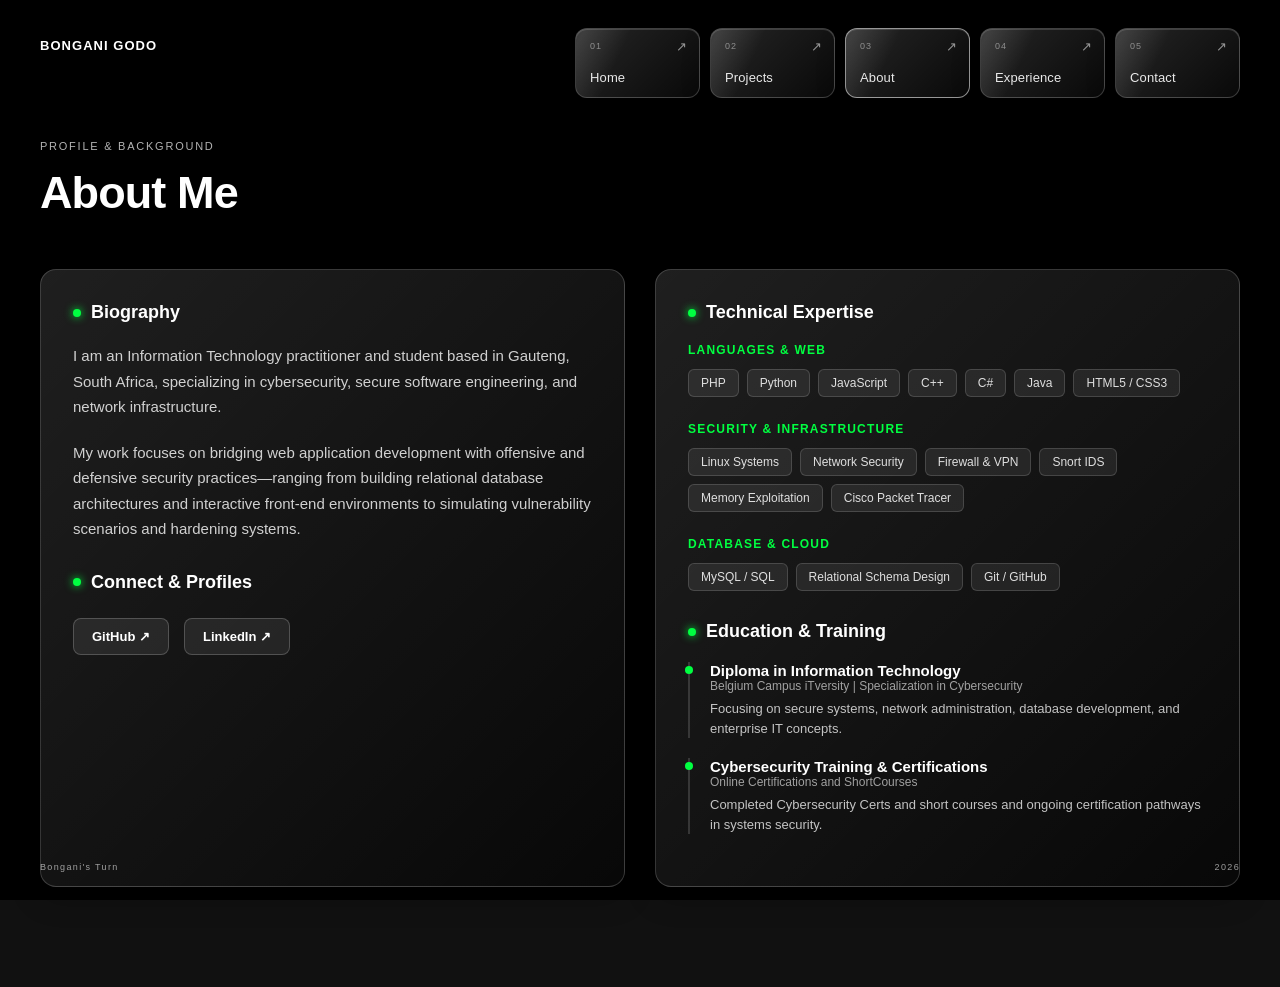
==== about.html @ 6c9f7c80 "Add files via upload" ====
<!DOCTYPE html>
<html lang="en">

<head>
    <meta charset="UTF-8">
    <meta name="viewport" content="width=device-width, initial-scale=1.0">
    <meta name="description" content="Bongani Godo — About Me">
    <title>About | Bongani Godo</title>
    <link rel="stylesheet" href="styles.css">
    <style>
        /* ========================================
           ABOUT SECTION STYLES
        ======================================== */
        .about-section {
            position: relative;
            z-index: 2;
            min-height: 100vh;
            padding: 140px 40px 100px;
        }

        .about-header {
            margin-bottom: 50px;
        }

        .about-subtitle {
            font-size: 11px;
            letter-spacing: 0.16em;
            color: rgba(255, 255, 255, 0.70);
            margin-bottom: 15px;
            text-transform: uppercase;
        }

        .about-title {
            font-size: clamp(2.2rem, 5vmin, 4rem);
            font-weight: bold;
            letter-spacing: -0.02em;
            color: #ffffff;
            margin-bottom: 20px;
        }

        .about-layout {
            display: grid;
            grid-template-columns: 1fr 1fr;
            gap: 30px;
            width: 100%;
        }

        /* Glassmorphic Panel Base */
        .about-panel {
            background: linear-gradient(
                135deg,
                rgba(255, 255, 255, 0.12),
                rgba(255, 255, 255, 0.03)
            );
            border: 1px solid rgba(255, 255, 255, 0.18);
            border-radius: 16px;
            padding: 32px;
            backdrop-filter: blur(12px);
            -webkit-backdrop-filter: blur(12px);
            box-shadow: 0 10px 30px rgba(0, 0, 0, 0.25);
            transition: border-color 0.4s ease, box-shadow 0.4s ease,
                        filter 0.45s cubic-bezier(0.25, 0.8, 0.25, 1),
                        opacity 0.45s cubic-bezier(0.25, 0.8, 0.25, 1),
                        transform 0.45s cubic-bezier(0.25, 0.8, 0.25, 1);
            will-change: filter, opacity, transform;
        }

        .about-panel:hover {
            border-color: rgba(0, 255, 65, 0.5);
            box-shadow: 0 15px 35px rgba(0, 255, 65, 0.12);
        }

        /* SECTION-FOCUS HOVER EFFECT
           When one panel is hovered, every other panel
           on the page blurs, dims and recedes slightly —
           the hovered one stays sharp and lifts forward. */
        .about-layout.has-focus .about-panel {
            filter: blur(0px);
            opacity: 1;
            transform: scale(1) translateY(0);
        }

        .about-layout.has-focus .about-panel:not(.is-focused) {
            filter: blur(7px) saturate(0.7);
            opacity: 0.35;
            transform: scale(0.97);
            border-color: rgba(255, 255, 255, 0.10);
            box-shadow: none;
            pointer-events: none;
        }

        .about-layout.has-focus .about-panel.is-focused {
            transform: scale(1.015) translateY(-4px);
            border-color: #00ff41;
            box-shadow: 0 20px 45px rgba(0, 255, 65, 0.18), 0 0 0 1px rgba(0, 255, 65, 0.15);
            z-index: 3;
        }

        .panel-heading {
            font-size: 18px;
            font-weight: bold;
            color: #ffffff;
            margin-bottom: 20px;
            display: flex;
            align-items: center;
            gap: 10px;
        }

        .panel-heading::before {
            content: '';
            display: inline-block;
            width: 8px;
            height: 8px;
            background: #00ff41;
            border-radius: 50%;
            box-shadow: 0 0 8px #00ff41;
        }

        .bio-text {
            font-size: 15px;
            line-height: 1.7;
            color: rgba(255, 255, 255, 0.8);
            margin-bottom: 20px;
        }

        /* Skills Pill Container */
        .skills-group {
            margin-bottom: 25px;
        }

        .skills-group-title {
            font-size: 12px;
            font-weight: 600;
            letter-spacing: 0.1em;
            color: #00ff41;
            text-transform: uppercase;
            margin-bottom: 12px;
        }

        .skills-pills {
            display: flex;
            flex-wrap: wrap;
            gap: 8px;
        }

        .skill-pill {
            font-size: 12px;
            color: rgba(255, 255, 255, 0.85);
            background: rgba(255, 255, 255, 0.08);
            border: 1px solid rgba(255, 255, 255, 0.15);
            padding: 6px 12px;
            border-radius: 6px;
        }

        /* Timeline Items for Education / Certs */
        .timeline-item {
            position: relative;
            padding-left: 20px;
            border-left: 2px solid rgba(255, 255, 255, 0.15);
            margin-bottom: 20px;
        }

        .timeline-item::before {
            content: '';
            position: absolute;
            left: -5px;
            top: 4px;
            width: 8px;
            height: 8px;
            border-radius: 50%;
            background: #00ff41;
        }

        .timeline-title {
            font-size: 15px;
            font-weight: bold;
            color: #ffffff;
        }

        .timeline-meta {
            font-size: 12px;
            color: rgba(255, 255, 255, 0.6);
            margin-bottom: 6px;
        }

        .timeline-desc {
            font-size: 13px;
            color: rgba(255, 255, 255, 0.75);
            line-height: 1.5;
        }

        /* Social / Profile Links */
        .social-links {
            display: flex;
            gap: 15px;
            margin-top: 25px;
        }

        .social-btn {
            display: inline-flex;
            align-items: center;
            gap: 8px;
            font-size: 13px;
            font-weight: 600;
            color: #ffffff;
            background: rgba(255, 255, 255, 0.08);
            border: 1px solid rgba(255, 255, 255, 0.2);
            padding: 10px 18px;
            border-radius: 8px;
            transition: background 0.25s ease, border-color 0.25s ease, transform 0.25s ease;
            text-decoration: none;
        }

        .social-btn:hover {
            background: rgba(0, 255, 65, 0.15);
            border-color: #00ff41;
            transform: translateY(-2px);
        }

        @media (max-width: 900px) {
            .about-section {
                padding: 120px 20px 80px;
            }

            .about-layout {
                grid-template-columns: 1fr;
            }
        }
    </style>
</head>

<body>

    <div id="page-transition-overlay">
        <div class="pt-curtain"></div>
        <div class="pt-logo">
            
            <span class="pt-logo-text">Bongani Godo</span>
        </div>
    </div>

    <!-- MATRIX RAIN BACKGROUND -->
    <div class="matrix-container">
      <div class="matrix-pattern">
        <div class="matrix-column"></div>
        <div class="matrix-column"></div>
        <div class="matrix-column"></div>
        <div class="matrix-column"></div>
        <div class="matrix-column"></div>
        <div class="matrix-column"></div>
        <div class="matrix-column"></div>
        <div class="matrix-column"></div>
        <div class="matrix-column"></div>
        <div class="matrix-column"></div>
        <div class="matrix-column"></div>
        <div class="matrix-column"></div>
        <div class="matrix-column"></div>
        <div class="matrix-column"></div>
        <div class="matrix-column"></div>
        <div class="matrix-column"></div>
        <div class="matrix-column"></div>
        <div class="matrix-column"></div>
        <div class="matrix-column"></div>
        <div class="matrix-column"></div>
        <div class="matrix-column"></div>
        <div class="matrix-column"></div>
        <div class="matrix-column"></div>
        <div class="matrix-column"></div>
        <div class="matrix-column"></div>
        <div class="matrix-column"></div>
        <div class="matrix-column"></div>
        <div class="matrix-column"></div>
        <div class="matrix-column"></div>
        <div class="matrix-column"></div>
        <div class="matrix-column"></div>
        <div class="matrix-column"></div>
        <div class="matrix-column"></div>
        <div class="matrix-column"></div>
        <div class="matrix-column"></div>
        <div class="matrix-column"></div>
        <div class="matrix-column"></div>
        <div class="matrix-column"></div>
        <div class="matrix-column"></div>
        <div class="matrix-column"></div>
      </div>
      <div class="matrix-pattern">
        <div class="matrix-column"></div>
        <div class="matrix-column"></div>
        <div class="matrix-column"></div>
        <div class="matrix-column"></div>
        <div class="matrix-column"></div>
        <div class="matrix-column"></div>
        <div class="matrix-column"></div>
        <div class="matrix-column"></div>
        <div class="matrix-column"></div>
        <div class="matrix-column"></div>
        <div class="matrix-column"></div>
        <div class="matrix-column"></div>
        <div class="matrix-column"></div>
        <div class="matrix-column"></div>
        <div class="matrix-column"></div>
        <div class="matrix-column"></div>
        <div class="matrix-column"></div>
        <div class="matrix-column"></div>
        <div class="matrix-column"></div>
        <div class="matrix-column"></div>
        <div class="matrix-column"></div>
        <div class="matrix-column"></div>
        <div class="matrix-column"></div>
        <div class="matrix-column"></div>
        <div class="matrix-column"></div>
        <div class="matrix-column"></div>
        <div class="matrix-column"></div>
        <div class="matrix-column"></div>
        <div class="matrix-column"></div>
        <div class="matrix-column"></div>
        <div class="matrix-column"></div>
        <div class="matrix-column"></div>
        <div class="matrix-column"></div>
        <div class="matrix-column"></div>
        <div class="matrix-column"></div>
        <div class="matrix-column"></div>
        <div class="matrix-column"></div>
        <div class="matrix-column"></div>
        <div class="matrix-column"></div>
        <div class="matrix-column"></div>
      </div>
    </div>

    <!-- NAVIGATION -->
    <header class="site-header">
        <div class="nav-container">

            <a href="index.html" class="logo">
                BONGANI GODO
            </a>

            <button class="menu-toggle" type="button" aria-label="Open navigation" aria-expanded="false">
                MENU
            </button>

            <nav class="site-nav" aria-label="Main navigation">
                <ul>
                    <li class="nav-card">
                        <a href="index.html">
                            <span class="nav-number">01</span>
                            <span class="nav-text">Home</span>
                            <span class="nav-arrow">↗</span>
                        </a>
                    </li>
                    <li class="nav-card">
                        <a href="projects.html">
                            <span class="nav-number">02</span>
                            <span class="nav-text">Projects</span>
                            <span class="nav-arrow">↗</span>
                        </a>
                    </li>
                    <li class="nav-card">
                        <a href="about.html">
                            <span class="nav-number">03</span>
                            <span class="nav-text">About</span>
                            <span class="nav-arrow">↗</span>
                        </a>
                    </li>
                    <li class="nav-card">
                        <a href="experience.html">
                            <span class="nav-number">04</span>
                            <span class="nav-text">Experience</span>
                            <span class="nav-arrow">↗</span>
                        </a>
                    </li>
                    <li class="nav-card">
                        <a href="contact.html">
                            <span class="nav-number">05</span>
                            <span class="nav-text">Contact</span>
                            <span class="nav-arrow">↗</span>
                        </a>
                    </li>
                </ul>
            </nav>

        </div>
    </header>

    <!-- ABOUT CONTENT -->
    <main>
        <section class="about-section">
            <div class="about-header">
                <div class="about-subtitle">
                    PROFILE & BACKGROUND
                </div>
                <h1 class="about-title">About Me</h1>
            </div>

            <div class="about-layout">

                <!-- LEFT COLUMN: BIOGRAPHY & SOCIAL LINKS -->
                <div class="about-panel">
                    <h2 class="panel-heading">Biography</h2>
                    <p class="bio-text">
                        I am an Information Technology practitioner and student based in Gauteng, South Africa, specializing in cybersecurity, secure software engineering, and network infrastructure.
                    </p>
                    <p class="bio-text">
                        My work focuses on bridging web application development with offensive and defensive security practices—ranging from building relational database architectures and interactive front-end environments to simulating vulnerability scenarios and hardening systems.
                    </p>

                    <h2 class="panel-heading" style="margin-top: 30px;">Connect & Profiles</h2>
                    <div class="social-links">
                        <a href="https://github.com/luvlame" target="_blank" rel="noopener noreferrer" class="social-btn">
                            GitHub ↗
                        </a>
                        <a href="https://www.linkedin.com/in/bonganigodo/" target="_blank" rel="noopener noreferrer" class="social-btn">
                            LinkedIn ↗
                        </a>
                    </div>
                </div>

                <!-- RIGHT COLUMN: SKILLS & ACADEMICS -->
                <div class="about-panel">
                    <h2 class="panel-heading">Technical Expertise</h2>

                    <div class="skills-group">
                        <div class="skills-group-title">Languages & Web</div>
                        <div class="skills-pills">
                            <span class="skill-pill">PHP</span>
                            <span class="skill-pill">Python</span>
                            <span class="skill-pill">JavaScript</span>
                            <span class="skill-pill">C++</span>
                            <span class="skill-pill">C#</span>
                            <span class="skill-pill">Java</span>
                            <span class="skill-pill">HTML5 / CSS3</span>
                        </div>
                    </div>

                    <div class="skills-group">
                        <div class="skills-group-title">Security & Infrastructure</div>
                        <div class="skills-pills">
                            <span class="skill-pill">Linux Systems</span>
                            <span class="skill-pill">Network Security</span>
                            <span class="skill-pill">Firewall & VPN</span>
                            <span class="skill-pill">Snort IDS</span>
                            <span class="skill-pill">Memory Exploitation</span>
                            <span class="skill-pill">Cisco Packet Tracer</span>
                        </div>
                    </div>

                    <div class="skills-group">
                        <div class="skills-group-title">Database & Cloud</div>
                        <div class="skills-pills">
                            <span class="skill-pill">MySQL / SQL</span>
                            <span class="skill-pill">Relational Schema Design</span>
                            <span class="skill-pill">Git / GitHub</span>
                        </div>
                    </div>

                    <h2 class="panel-heading" style="margin-top: 30px;">Education & Training</h2>

                    <div class="timeline-item">
                        <div class="timeline-title">Diploma in Information Technology</div>
                        <div class="timeline-meta">Belgium Campus iTversity | Specialization in Cybersecurity</div>
                        <div class="timeline-desc">Focusing on secure systems, network administration, database development, and enterprise IT concepts.</div>
                    </div>

                    <div class="timeline-item">
                        <div class="timeline-title">Cybersecurity Training & Certifications</div>
                        <div class="timeline-meta">Online Certifications and ShortCourses </div>
                        <div class="timeline-desc">Completed Cybersecurity  Certs and short courses and ongoing certification pathways in systems security.</div>
                    </div>

                </div>

            </div>
        </section>
    </main>

    <!-- FOOTER -->
    <div class="hero-footer">
        <span>Bongani's Turn</span>
        <span>2026</span>
    </div>

    <script src="script.js"></script>

    <script>
        /* ========================================
           ABOUT PAGE — SECTION-FOCUS BLUR EFFECT
           Hovering a panel blurs/dims every sibling
           panel; moving off restores everything.
        ======================================== */
        document.addEventListener("DOMContentLoaded", () => {
            const layout = document.querySelector(".about-layout");
            const panels = document.querySelectorAll(".about-panel");

            if (!layout || !panels.length) return;

            panels.forEach(panel => {
                panel.addEventListener("mouseenter", () => {
                    layout.classList.add("has-focus");
                    panel.classList.add("is-focused");
                });

                panel.addEventListener("mouseleave", () => {
                    layout.classList.remove("has-focus");
                    panel.classList.remove("is-focused");
                });
            });
        });
    </script>

</body>
</html>
---- styles.css ----
/* ========================================
   RESET
======================================== */

* {
    margin: 0;
    padding: 0;
    box-sizing: border-box;
}

html {
    scroll-behavior: smooth;
}

body {
    min-height: 100vh;
    font-family: Arial, Helvetica, sans-serif;
    background: #111;
    color: #fff;
    overflow-x: hidden;
}

a {
    color: inherit;
    text-decoration: none;
}

button {
    font-family: inherit;
}

/* ========================================
   PAGE TRANSITION OVERLAY
   A full-screen curtain that covers the
   viewport on load and "rises" to reveal
   the page, then reverses to cover the
   screen before navigating to a new page.
   The logo sits on its own unscaled layer
   so it fades cleanly instead of stretching
   with the curtain.
======================================== */

#page-transition-overlay {
    position: fixed;
    inset: 0;
    z-index: 9999;
    pointer-events: none;
    display: flex;
    align-items: center;
    justify-content: center;
}

.pt-curtain {
    position: absolute;
    inset: 0;
    background: #05070a;
    transform: scaleY(1);
    transform-origin: top;
}

.pt-curtain::before {
    content: '';
    position: absolute;
    inset: 0;
    background:
        repeating-linear-gradient(
            0deg,
            rgba(0, 255, 65, 0.04) 0px,
            rgba(0, 255, 65, 0.04) 1px,
            transparent 1px,
            transparent 3px
        );
    opacity: 0.6;
}

.pt-curtain::after {
    content: '';
    position: absolute;
    left: 0;
    right: 0;
    bottom: 0;
    height: 2px;
    background: #00ff41;
    box-shadow:
        0 0 10px 2px rgba(0, 255, 65, 0.85),
        0 0 40px 6px rgba(0, 255, 65, 0.35);
}

#page-transition-overlay.pt-reveal .pt-curtain {
    transition: transform 0.6s cubic-bezier(0.76, 0, 0.24, 1);
    transform: scaleY(0);
}

#page-transition-overlay.pt-cover .pt-curtain {
    transform-origin: bottom;
    transition: transform 0.5s cubic-bezier(0.76, 0, 0.24, 1);
    transform: scaleY(1);
}

/* --------------------------------
   LOGO — fades/scales in while the
   curtain is closed, and dissolves
   out as the curtain lifts.
-------------------------------- */

.pt-logo {
    position: relative;
    z-index: 1;
    display: flex;
    flex-direction: column;
    align-items: center;
    gap: 10px;
    opacity: 1;
    transform: scale(1);
}

.pt-logo svg {
    width: clamp(2.4rem, 6vmin, 3.6rem);
    height: clamp(2.4rem, 6vmin, 3.6rem);
    filter: drop-shadow(0 0 10px rgba(0, 255, 65, 0.55));
}

.pt-logo-text {
    font-size: 12px;
    font-weight: bold;
    letter-spacing: 0.22em;
    text-transform: uppercase;
    background-image: linear-gradient(to right, #ffffff, #aaaaaa);
    -webkit-text-fill-color: transparent;
    -webkit-background-clip: text;
    background-clip: text;
    animation: aura-glow 4s ease-in-out infinite alternate;
}

#page-transition-overlay.pt-reveal .pt-logo {
    transition: opacity 0.3s ease, transform 0.3s ease;
    opacity: 0;
    transform: scale(0.9);
}

#page-transition-overlay.pt-cover .pt-logo {
    transition: opacity 0.35s ease 0.15s, transform 0.35s ease 0.15s;
    opacity: 1;
    transform: scale(1);
}

@media (prefers-reduced-motion: reduce) {
    #page-transition-overlay .pt-curtain,
    #page-transition-overlay .pt-logo,
    #page-transition-overlay.pt-reveal .pt-curtain,
    #page-transition-overlay.pt-cover .pt-curtain,
    #page-transition-overlay.pt-reveal .pt-logo,
    #page-transition-overlay.pt-cover .pt-logo {
        transition: none !important;
    }
}

/* ========================================
   HEADER
======================================== */

.site-header {
    position: absolute;
    top: 0;
    left: 0;
    width: 100%;
    z-index: 100;
    padding: 28px 40px;
}

.nav-container {
    width: 100%;
    display: flex;
    align-items: flex-start;
    justify-content: space-between;
}

/* ========================================
   LOGO
======================================== */

.logo {
    position: relative;
    z-index: 200;
    padding-top: 10px;
    font-size: 13px;
    font-weight: 600;
    letter-spacing: 0.08em;
    color: #fff;
}

/* ========================================
   NAVIGATION
======================================== */

.site-nav {
    perspective: 1200px;
}

.site-nav ul {
    display: flex;
    align-items: center;
    gap: 10px;
    list-style: none;
}

/* ========================================
   3D CARD
======================================== */

.nav-card {
    position: relative;
    width: 125px;
    height: 70px;
    perspective: 1000px;
}

/* ========================================
   CARD LINK
======================================== */

.nav-card > a {
    position: relative;
    width: 100%;
    height: 100%;
    display: flex;
    flex-direction: column;
    justify-content: space-between;
    padding: 12px 14px;
    overflow: hidden;
    border: 1px solid rgba(255, 255, 255, 0.20);
    border-radius: 12px;
    background: linear-gradient(
        135deg,
        rgba(255, 255, 255, 0.15),
        rgba(255, 255, 255, 0.035)
    );
    backdrop-filter: blur(12px);
    -webkit-backdrop-filter: blur(12px);
    box-shadow:
        0 10px 30px rgba(0, 0, 0, 0.20),
        inset 0 1px 0 rgba(255, 255, 255, 0.15);
    transform: perspective(900px) rotateX(0deg) rotateY(0deg) translateZ(0);
    transform-style: preserve-3d;
    transition:
        transform 0.15s ease-out,
        border-color 0.25s ease,
        background 0.25s ease,
        box-shadow 0.25s ease;
    will-change: transform;
}

.nav-card > a::before {
    content: "";
    position: absolute;
    top: -80%;
    left: -40%;
    width: 70%;
    height: 250%;
    background: linear-gradient(
        90deg,
        transparent,
        rgba(255, 255, 255, 0.12),
        transparent
    );
    transform: rotate(25deg);
    transition: left 0.5s ease;
    pointer-events: none;
}

.nav-card:hover > a::before {
    left: 130%;
}

.nav-number {
    font-size: 9px;
    letter-spacing: 0.12em;
    color: rgba(255, 255, 255, 0.45);
}

.nav-text {
    font-size: 13px;
    font-weight: 500;
    letter-spacing: 0.01em;
    color: rgba(255, 255, 255, 0.90);
    transform: translateZ(15px);
}

.nav-arrow {
    position: absolute;
    right: 12px;
    top: 10px;
    font-size: 13px;
    color: rgba(255, 255, 255, 0.55);
    transform: translateZ(20px);
    transition:
        transform 0.25s ease,
        color 0.25s ease;
}

.nav-card:hover > a {
    border-color: rgba(255, 255, 255, 0.50);
    background: linear-gradient(
        135deg,
        rgba(255, 255, 255, 0.20),
        rgba(255, 255, 255, 0.06)
    );
    box-shadow:
        0 20px 50px rgba(0, 0, 0, 0.35),
        inset 0 1px 0 rgba(255, 255, 255, 0.25);
}

.nav-card:hover .nav-arrow {
    color: #fff;
    transform: translate3d(4px, -4px, 20px);
}

.nav-card.active > a {
    border-color: rgba(255, 255, 255, 0.55);
}

/* ========================================
   HERO
======================================== */

.hero {
    position: relative;
    z-index: 2;
    min-height: 100vh;
    display: flex;
    align-items: center;
}

.hero-container {
    width: 100%;
    padding: 150px 40px 100px;
}

.hero-location {
    margin-bottom: 35px;
    font-size: 11px;
    letter-spacing: 0.16em;
    color: rgba(255, 255, 255, 0.70);
}

/* ========================================
   AURA HERO TITLE & LOGO
======================================== */

.m2 {
    position: relative;
    background: transparent;
    display: flex;
    align-items: center;
    justify-content: flex-start;
    user-select: none;
}

.m2 .logo-aura {
    display: flex;
    align-items: center;
    gap: 1.5vmin;
    user-select: none;
    font-size: clamp(3rem, 10vmin, 8rem);
    color: white;
    font-weight: bold;
}

.m2 .logo-aura svg {
    width: clamp(3rem, 8vmin, 6rem);
    height: clamp(3rem, 8vmin, 6rem);
}

.name-aura {
    position: relative;
    display: inline-block;
    background-image: linear-gradient(to right, #ffffff, #aaaaaa);
    -webkit-text-fill-color: transparent;
    -webkit-background-clip: text;
    background-clip: text;
    animation: aura-glow 4s ease-in-out infinite alternate;
    will-change: filter;
}

@keyframes aura-glow {
    0% {
        filter: drop-shadow(0 0 10px rgba(0, 255, 65, 0.7))
                drop-shadow(0 0 20px rgba(0, 255, 65, 0.4))
                drop-shadow(0 0 30px rgba(0, 166, 255, 0.2));
    }
    50% {
        filter: drop-shadow(0 0 15px rgba(0, 255, 150, 0.85))
                drop-shadow(0 0 28px rgba(0, 255, 65, 0.6))
                drop-shadow(0 0 40px rgba(101, 0, 255, 0.4));
    }
    100% {
        filter: drop-shadow(0 0 12px rgba(0, 166, 255, 0.85))
                drop-shadow(0 0 24px rgba(0, 255, 65, 0.5))
                drop-shadow(0 0 36px rgba(255, 0, 86, 0.35));
    }
}

/* ========================================
   HERO BOTTOM
======================================== */

.hero-bottom {
    display: grid;
    grid-template-columns: 180px minmax(250px, 430px);
    gap: 50px;
    align-items: start;
    margin-top: 70px;
}

.hero-role {
    display: flex;
    flex-direction: column;
    gap: 7px;
    font-size: 9px;
    letter-spacing: 0.15em;
    color: rgba(255, 255, 255, 0.70);
}

.hero-description {
    font-size: 15px;
    line-height: 1.65;
    color: rgba(255, 255, 255, 0.80);
    max-width: 420px;
}

/* ========================================
   FOOTER
======================================== */

.hero-footer {
    position: fixed;
    bottom: 28px;
    left: 0;
    width: 100%;
    z-index: 20;
    display: flex;
    justify-content: space-between;
    padding: 0 40px;
    font-size: 9px;
    letter-spacing: 0.15em;
    color: rgba(255, 255, 255, 0.60);
}

/* ========================================
   MOBILE BUTTON
======================================== */

.menu-toggle {
    display: none;
    position: relative;
    z-index: 200;
    width: 42px;
    height: 42px;
    padding: 0;
    align-items: center;
    justify-content: center;
    flex-direction: column;
    gap: 5px;
    background: rgba(144, 238, 144);
    border: 1px solid rgba(255, 255, 255, 0.35);
    border-radius: 8px;
    cursor: pointer;
    transition: border-color 0.3s ease, background 0.3s ease, transform 0.2s ease;
}

.menu-toggle:hover {
    border-color: rgba(0, 255, 65, 0.6);
    background: rgba(0, 255, 65, 0.08);
}

.menu-toggle:active {
    transform: scale(0.92);
}

.burger-line {
    width: 18px;
    height: 2px;
    background: #fff;
    border-radius: 2px;
    transition: transform 0.35s cubic-bezier(0.68, -0.55, 0.27, 1.55),
                opacity 0.25s ease, background 0.3s ease;
}

.menu-toggle.active {
    border-color: #00ff41;
}

.menu-toggle.active .burger-line {
    background: #00ff41;
}

.menu-toggle.active .burger-line:nth-child(1) {
    transform: translateY(7px) rotate(45deg);
}

.menu-toggle.active .burger-line:nth-child(2) {
    opacity: 0;
    transform: scaleX(0);
}

.menu-toggle.active .burger-line:nth-child(3) {
    transform: translateY(-7px) rotate(-45deg);
}

/* Backdrop behind the open mobile nav */
.nav-backdrop {
    position: fixed;
    inset: 0;
    z-index: 90;
    background: rgba(0, 0, 0, 0.55);
    backdrop-filter: blur(3px);
    -webkit-backdrop-filter: blur(3px);
    opacity: 0;
    visibility: hidden;
    transition: opacity 0.3s ease, visibility 0.3s ease;
}

.nav-backdrop.visible {
    opacity: 1;
    visibility: visible;
}

/* ========================================
   MATRIX RAIN BACKGROUND
======================================== */

.matrix-container {
    position: fixed;
    inset: 0;
    width: 100vw;
    height: 100vh;
    background: #000;
    display: flex;
    z-index: -1;
    pointer-events: none;
}

.matrix-pattern {
    position: relative;
    width: 1000px;
    height: 100%;
    flex-shrink: 0;
}

.matrix-column {
    position: absolute;
    top: -100%;
    width: 20px;
    height: 100%;
    font-size: 16px;
    line-height: 18px;
    font-weight: bold;
    animation: fall linear infinite;
    white-space: nowrap;
}

.matrix-column::before {
    content: "'The weakest link in the security chain is the human element.' Kevin Mitnick ";
    position: absolute;
    top: 0;
    left: 0;
    background: linear-gradient(
        to bottom,
        #ffffff 0%,
        #ffffff 5%,
        #00ff41 10%,
        #00ff41 20%,
        #00dd33 30%,
        #00bb22 40%,
        #009911 50%,
        #007700 60%,
        #005500 70%,
        #003300 80%,
        rgba(0, 255, 65, 0.5) 90%,
        transparent 100%
    );
    -webkit-background-clip: text;
    background-clip: text;
    -webkit-text-fill-color: transparent;
    writing-mode: vertical-lr;
    letter-spacing: 1px;
    text-rendering: optimizeLegibility;
    -webkit-font-smoothing: antialiased;
    -moz-osx-font-smoothing: grayscale;
}

.matrix-column:nth-child(1) { left: 0px; animation-delay: -20.5s; animation-duration: 30s; }
.matrix-column:nth-child(2) { left: 25px; animation-delay: -10.2s; animation-duration: 40s; }
.matrix-column:nth-child(3) { left: 50px; animation-delay: -10.8s; animation-duration: 20.5s; }
.matrix-column:nth-child(4) { left: 75px; animation-delay: -20.9s; animation-duration: 30.5s; }
.matrix-column:nth-child(5) { left: 100px; animation-delay: -10.5s; animation-duration: 30s; }
.matrix-column:nth-child(6) { left: 125px; animation-delay: -10.8s; animation-duration: 40.5s; }
.matrix-column:nth-child(7) { left: 150px; animation-delay: -20.1s; animation-duration: 20.8s; }
.matrix-column:nth-child(8) { left: 175px; animation-delay: -20.7s; animation-duration: 30.2s; }
.matrix-column:nth-child(9) { left: 200px; animation-delay: -10.4s; animation-duration: 30.8s; }
.matrix-column:nth-child(10) { left: 225px; animation-delay: -10.9s; animation-duration: 20.7s; }
.matrix-column:nth-child(11) { left: 250px; animation-delay: -30.6s; animation-duration: 40.2s; }
.matrix-column:nth-child(12) { left: 275px; animation-delay: -20.3s; animation-duration: 30.1s; }
.matrix-column:nth-child(13) { left: 300px; animation-delay: -10.1s; animation-duration: 30.6s; }
.matrix-column:nth-child(14) { left: 325px; animation-delay: -20.6s; animation-duration: 20.9s; }
.matrix-column:nth-child(15) { left: 350px; animation-delay: -10.7s; animation-duration: 40.1s; }
.matrix-column:nth-child(16) { left: 375px; animation-delay: -20.8s; animation-duration: 30.3s; }
.matrix-column:nth-child(17) { left: 400px; animation-delay: -10.3s; animation-duration: 30.7s; }
.matrix-column:nth-child(18) { left: 425px; animation-delay: -20.2s; animation-duration: 20.6s; }
.matrix-column:nth-child(19) { left: 450px; animation-delay: -10.9s; animation-duration: 40.3s; }
.matrix-column:nth-child(20) { left: 475px; animation-delay: -20.4s; animation-duration: 30.4s; }
.matrix-column:nth-child(21) { left: 500px; animation-delay: -10.7s; animation-duration: 20.4s; }
.matrix-column:nth-child(22) { left: 525px; animation-delay: -10.5s; animation-duration: 30.9s; }
.matrix-column:nth-child(23) { left: 550px; animation-delay: -20s; animation-duration: 30s; }
.matrix-column:nth-child(24) { left: 575px; animation-delay: -10s; animation-duration: 40.4s; }
.matrix-column:nth-child(25) { left: 600px; animation-delay: -10.6s; animation-duration: 20.3s; }
.matrix-column:nth-child(26) { left: 625px; animation-delay: -30s; animation-duration: 30.5s; }
.matrix-column:nth-child(27) { left: 650px; animation-delay: -10.8s; animation-duration: 40s; }
.matrix-column:nth-child(28) { left: 675px; animation-delay: -20.5s; animation-duration: 20.8s; }
.matrix-column:nth-child(29) { left: 700px; animation-delay: -10.2s; animation-duration: 30.6s; }
.matrix-column:nth-child(30) { left: 725px; animation-delay: -20.7s; animation-duration: 30.2s; }
.matrix-column:nth-child(31) { left: 750px; animation-delay: -10.8s; animation-duration: 20.7s; }
.matrix-column:nth-child(32) { left: 775px; animation-delay: -10.6s; animation-duration: 40.1s; }
.matrix-column:nth-child(33) { left: 800px; animation-delay: -20.1s; animation-duration: 30.1s; }
.matrix-column:nth-child(34) { left: 825px; animation-delay: -10.4s; animation-duration: 30.7s; }
.matrix-column:nth-child(35) { left: 850px; animation-delay: -20.8s; animation-duration: 20.9s; }
.matrix-column:nth-child(36) { left: 875px; animation-delay: -10.7s; animation-duration: 40.2s; }
.matrix-column:nth-child(37) { left: 900px; animation-delay: -20.3s; animation-duration: 30.3s; }
.matrix-column:nth-child(38) { left: 925px; animation-delay: -10.9s; animation-duration: 20.5s; }
.matrix-column:nth-child(39) { left: 950px; animation-delay: -10.5s; animation-duration: 30.8s; }
.matrix-column:nth-child(40) { left: 975px; animation-delay: -20.6s; animation-duration: 30.4s; }

@keyframes fall {
    0% {
        transform: translateY(-10%);
        opacity: 1;
    }
    100% {
        transform: translateY(200%);
        opacity: 0;
    }
}

/* ========================================
   MEDIA QUERIES & RESPONSIVENESS
======================================== */

@media (max-width: 1100px) {
    .site-header {
        padding: 25px;
    }

    .site-nav ul {
        gap: 6px;
    }

    .nav-card {
        width: 105px;
        height: 65px;
    }

    .nav-card > a {
        padding: 10px;
    }

    .nav-text {
        font-size: 12px;
    }

    .hero-container {
        padding-left: 25px;
        padding-right: 25px;
    }

    .hero-footer {
        padding-left: 25px;
        padding-right: 25px;
    }
}

@media (max-width: 800px) {
    .site-header {
        padding: 20px;
    }

    .nav-container {
        align-items: center;
    }

    .menu-toggle {
        display: flex;
    }

    .site-nav {
        position: absolute;
        top: 70px;
        right: 20px;
        width: 220px;
        padding: 8px;
        border-radius: 14px;
        
        border: 1px solid rgba(255, 255, 255, 0.12);
        opacity: 0;
        visibility: hidden;
        transform: translateY(-10px);
        transition:
            opacity 0.25s ease,
            visibility 0.25s ease,
            transform 0.25s ease;
    }

    .site-nav.open {
        opacity: 1;
        visibility: visible;
        transform: translateY(0);
    }

    .site-nav ul {
        flex-direction: column;
        width: 100%;
        gap: 6px;
    }

    .nav-card {
        width: 100%;
        height: 55px;
    }

    .nav-card > a {
        flex-direction: row;
        align-items: center;
        gap: 12px;
    }

    .nav-number {
        width: 20px;
    }

    .nav-arrow {
        top: 20px;
    }

    .hero-container {
        padding: 130px 20px 100px;
    }

    .hero-bottom {
        grid-template-columns: 1fr;
        gap: 25px;
        margin-top: 55px;
    }

    .hero-description {
        font-size: 14px;
        max-width: 340px;
    }

    .hero-footer {
        bottom: 18px;
        padding: 0 20px;
    }
}

@media (max-width: 768px) {
    .matrix-column {
        font-size: 14px;
        line-height: 16px;
        width: 18px;
    }
}

@media (max-width: 480px) {
    .matrix-column {
        font-size: 12px;
        line-height: 14px;
        width: 15px;
    }
}

@media (max-width: 400px) {
    .hero-description {
        font-size: 13px;
    }
}

/* ========================================
   CUSTOM SCROLLBAR
======================================== */

* {
    scrollbar-width: thin;
    scrollbar-color: #00ff41 #0a0a0a;
}

::-webkit-scrollbar {
    width: 10px;
}

::-webkit-scrollbar-track {
    background: #0a0a0a;
}

::-webkit-scrollbar-thumb {
    background: linear-gradient(180deg, #00ff41, #007700);
    border-radius: 6px;
    border: 2px solid #0a0a0a;
}

::-webkit-scrollbar-thumb:hover {
    background: #39ff14;
}

/* ========================================
   ENTRANCE ANIMATIONS
   Timed to start as the page-transition
   curtain finishes lifting, so content
   cascades in right after the reveal.
======================================== */

@keyframes fadeUpIn {
    from {
        opacity: 0;
        transform: translateY(18px);
    }
    to {
        opacity: 1;
        transform: translateY(0);
    }
}

.logo {
    opacity: 0;
    animation: fadeUpIn 0.6s cubic-bezier(0.16, 1, 0.3, 1) 0.45s both;
}

.nav-card {
    opacity: 0;
    animation: fadeUpIn 0.6s cubic-bezier(0.16, 1, 0.3, 1) both;
}

.nav-card:nth-child(1) { animation-delay: 1.50s; }
.nav-card:nth-child(2) { animation-delay: 1.58s; }
.nav-card:nth-child(3) { animation-delay: 1.66s; }
.nav-card:nth-child(4) { animation-delay: 1.74s; }
.nav-card:nth-child(5) { animation-delay: 1.82s; }

.hero-location {
    opacity: 0;
    animation: fadeUpIn 0.7s cubic-bezier(0.16, 1, 0.3, 1) 0.55s both;
}

.m2 {
    opacity: 0;
    animation: fadeUpIn 0.8s cubic-bezier(0.16, 1, 0.3, 1) 0.68s both;
}

.hero-role span {
    display: inline-block;
    opacity: 0;
    animation: fadeUpIn 0.6s cubic-bezier(0.16, 1, 0.3, 1) forwards;
}

.hero-role span:nth-child(1) { animation-delay: 1.85s; }
.hero-role span:nth-child(2) { animation-delay: 1.93s; }
.hero-role span:nth-child(3) { animation-delay: 1.01s; }

.hero-description {
    opacity: 0;
    animation: fadeUpIn 0.7s cubic-bezier(0.16, 1, 0.3, 1) 1.1s both;
}

/* ========================================
   SCROLL-REVEAL
   Panels, headers and project cards fade
   and rise into place as they enter the
   viewport (see script.js IntersectionObserver).
======================================== */

.reveal-item {
    opacity: 0;
    transform: translateY(32px);
    transition: opacity 0.7s cubic-bezier(0.16, 1, 0.3, 1),
                transform 0.7s cubic-bezier(0.16, 1, 0.3, 1);
}

.reveal-item.in-view {
    opacity: 2;
    transform: translateY(0);
}

/* ========================================
   RIPPLE (click/tap feedback)
======================================== */

.ripple-effect {
    position: absolute;
    border-radius: 50%;
    background: rgba(0, 255, 65, 0.45);
    transform: scale(0);
    opacity: 1;
    animation: rippleAnim 0.6s ease-out forwards;
    pointer-events: none;
}

@keyframes rippleAnim {
    to {
        transform: scale(2.6);
        opacity: 0;
    }
}

/* ========================================
   SCROLL PROGRESS BAR
======================================== */

#scroll-progress {
    position: fixed;
    top: 0;
    left: 0;
    height: 3px;
    width: 0%;
    background: linear-gradient(90deg, #00ff41, #39ff14, #00a6ff);
    box-shadow: 0 0 10px rgba(0, 255, 65, 0.8);
    z-index: 9000;
    transition: width 0.1s ease-out;
}

/* ========================================
   BACK TO TOP BUTTON
======================================== */

#back-to-top {
    position: fixed;
    bottom: 24px;
    right: 24px;
    width: 46px;
    height: 46px;
    border-radius: 50%;
    background: rgba(8, 8, 8, 0.85);
    border: 1px solid rgba(0, 255, 65, 0.4);
    backdrop-filter: blur(10px);
    -webkit-backdrop-filter: blur(10px);
    color: #00ff41;
    display: flex;
    align-items: center;
    justify-content: center;
    cursor: pointer;
    z-index: 500;
    opacity: 0;
    visibility: hidden;
    transform: translateY(14px) scale(0.9);
    transition: opacity 0.3s ease, transform 0.3s ease,
                visibility 0.3s ease, box-shadow 0.3s ease,
                border-color 0.3s ease;
}

#back-to-top.visible {
    opacity: 1;
    visibility: visible;
    transform: translateY(0) scale(1);
}

#back-to-top:hover {
    border-color: #00ff41;
    box-shadow: 0 0 20px rgba(0, 255, 65, 0.5);
    transform: translateY(-3px) scale(1.05);
}

#back-to-top:active {
    transform: translateY(-1px) scale(0.94);
}

#back-to-top svg {
    width: 18px;
    height: 18px;
    transition: transform 0.3s ease;
}

#back-to-top:hover svg {
    transform: translateY(-2px);
}

@media (max-width: 800px) {
    #back-to-top {
        bottom: 18px;
        right: 18px;
        width: 42px;
        height: 42px;
    }
}

@media (prefers-reduced-motion: reduce) {
    .logo,
    .nav-card,
    .hero-location,
    .m2,
    .hero-role span,
    .hero-description {
        animation: none !important;
        opacity: 1 !important;
        transform: none !important;
    }

    .reveal-item {
        transition: none !important;
        opacity: 1 !important;
        transform: none !important;
    }

    .ripple-effect {
        display: none !important;
    }
}
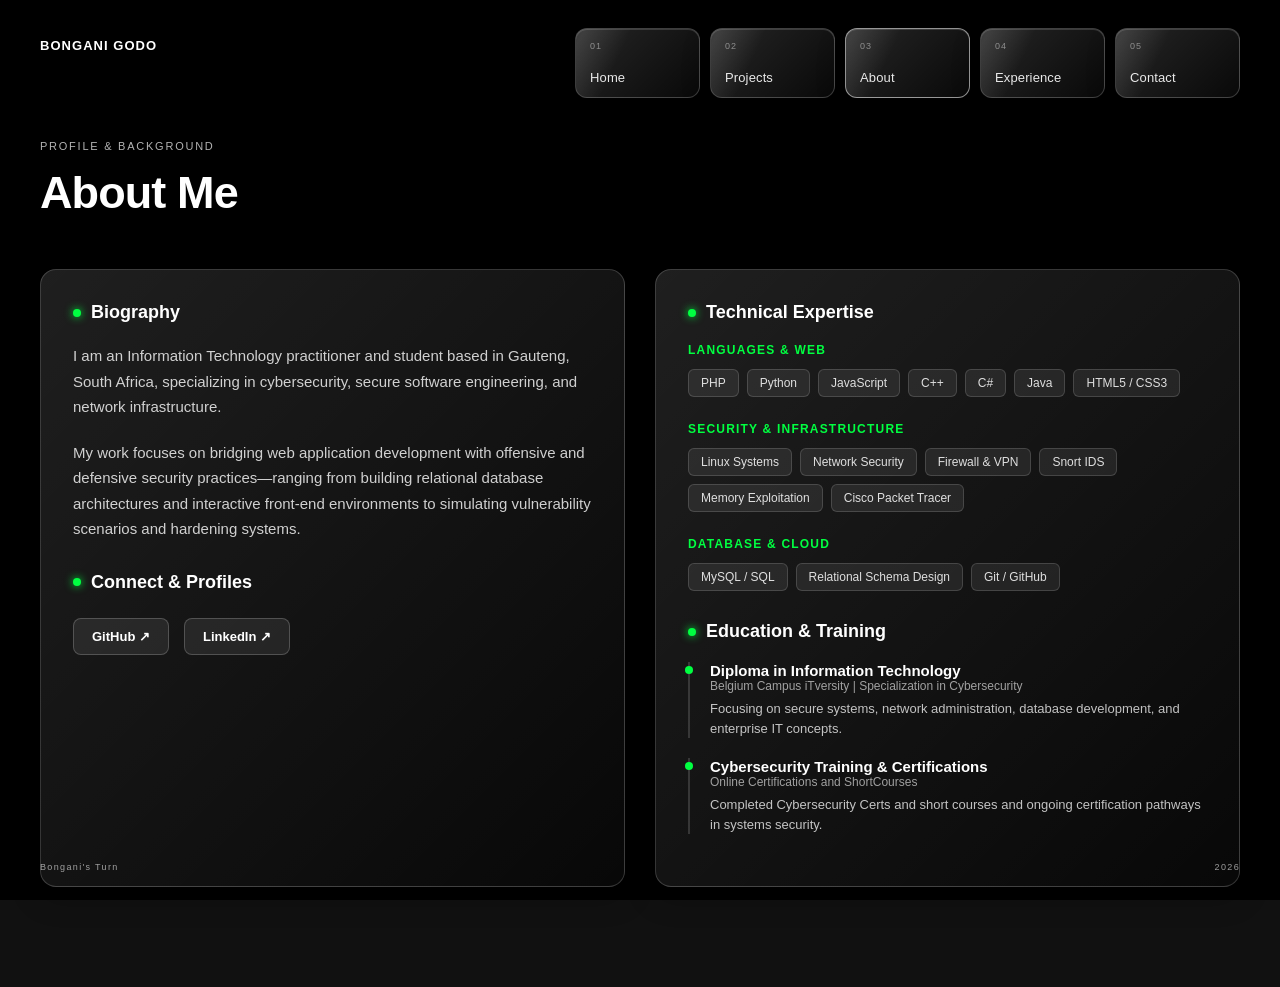
==== commit 88d5cbdb: "Remove navigation arrow indicators Removed arrow indicators from navigation links." ====
--- a/about.html
+++ b/about.html
@@ -345,35 +345,35 @@
                         <a href="index.html">
                             <span class="nav-number">01</span>
                             <span class="nav-text">Home</span>
-                            <span class="nav-arrow">↗</span>
+                            
                         </a>
                     </li>
                     <li class="nav-card">
                         <a href="projects.html">
                             <span class="nav-number">02</span>
                             <span class="nav-text">Projects</span>
-                            <span class="nav-arrow">↗</span>
+                            
                         </a>
                     </li>
                     <li class="nav-card">
                         <a href="about.html">
                             <span class="nav-number">03</span>
                             <span class="nav-text">About</span>
-                            <span class="nav-arrow">↗</span>
+                            
                         </a>
                     </li>
                     <li class="nav-card">
                         <a href="experience.html">
                             <span class="nav-number">04</span>
                             <span class="nav-text">Experience</span>
-                            <span class="nav-arrow">↗</span>
+                           
                         </a>
                     </li>
                     <li class="nav-card">
                         <a href="contact.html">
                             <span class="nav-number">05</span>
                             <span class="nav-text">Contact</span>
-                            <span class="nav-arrow">↗</span>
+                            
                         </a>
                     </li>
                 </ul>
@@ -508,4 +508,4 @@
     </script>
 
 </body>
-</html>+</html>
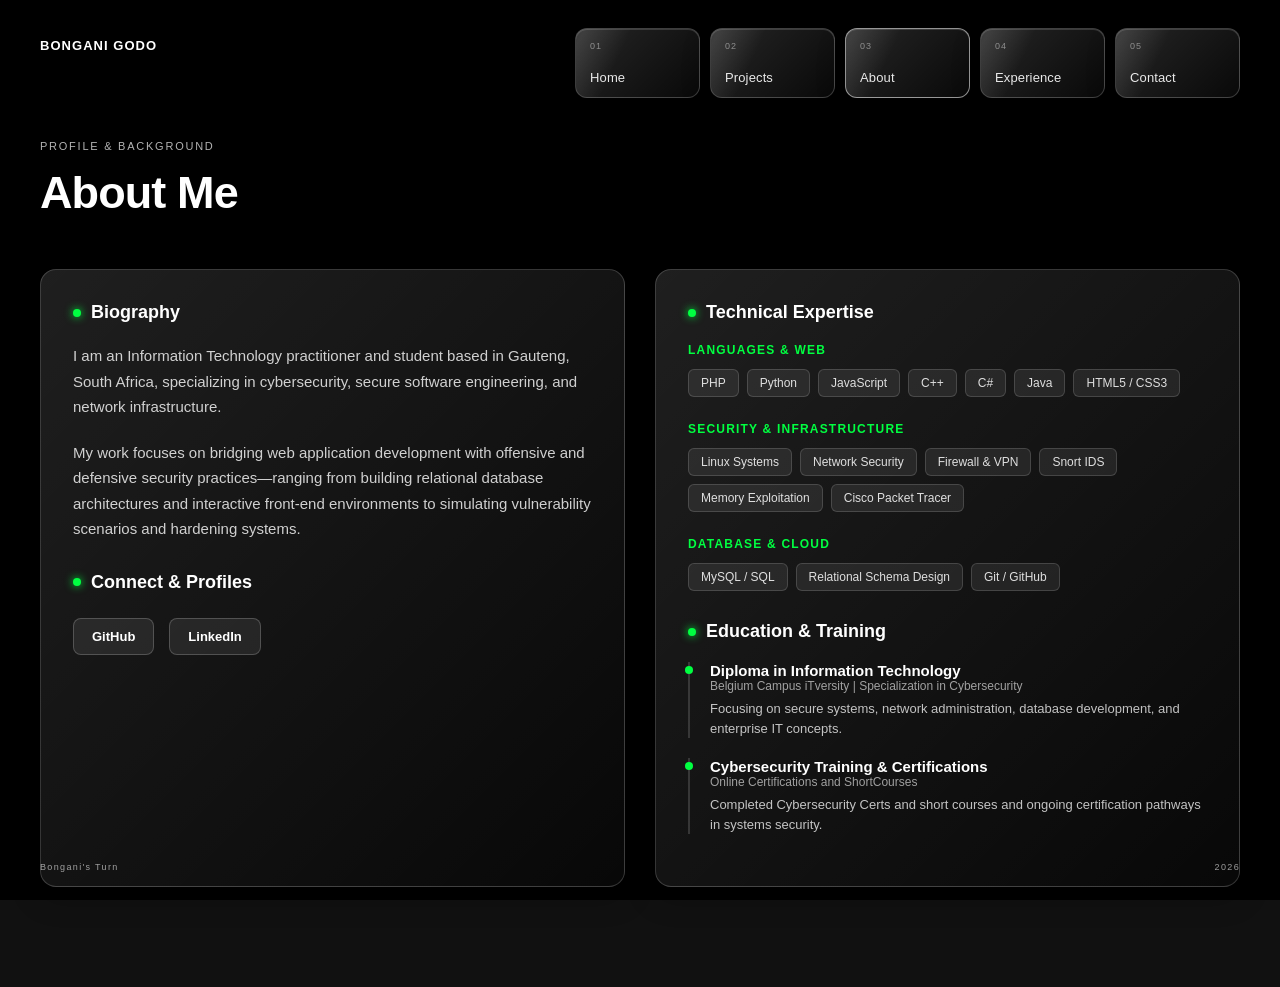
==== commit 6185238c: "Remove arrow symbols from social links" ====
--- a/about.html
+++ b/about.html
@@ -407,10 +407,10 @@
                     <h2 class="panel-heading" style="margin-top: 30px;">Connect & Profiles</h2>
                     <div class="social-links">
                         <a href="https://github.com/luvlame" target="_blank" rel="noopener noreferrer" class="social-btn">
-                            GitHub ↗
+                            GitHub 
                         </a>
                         <a href="https://www.linkedin.com/in/bonganigodo/" target="_blank" rel="noopener noreferrer" class="social-btn">
-                            LinkedIn ↗
+                            LinkedIn 
                         </a>
                     </div>
                 </div>
